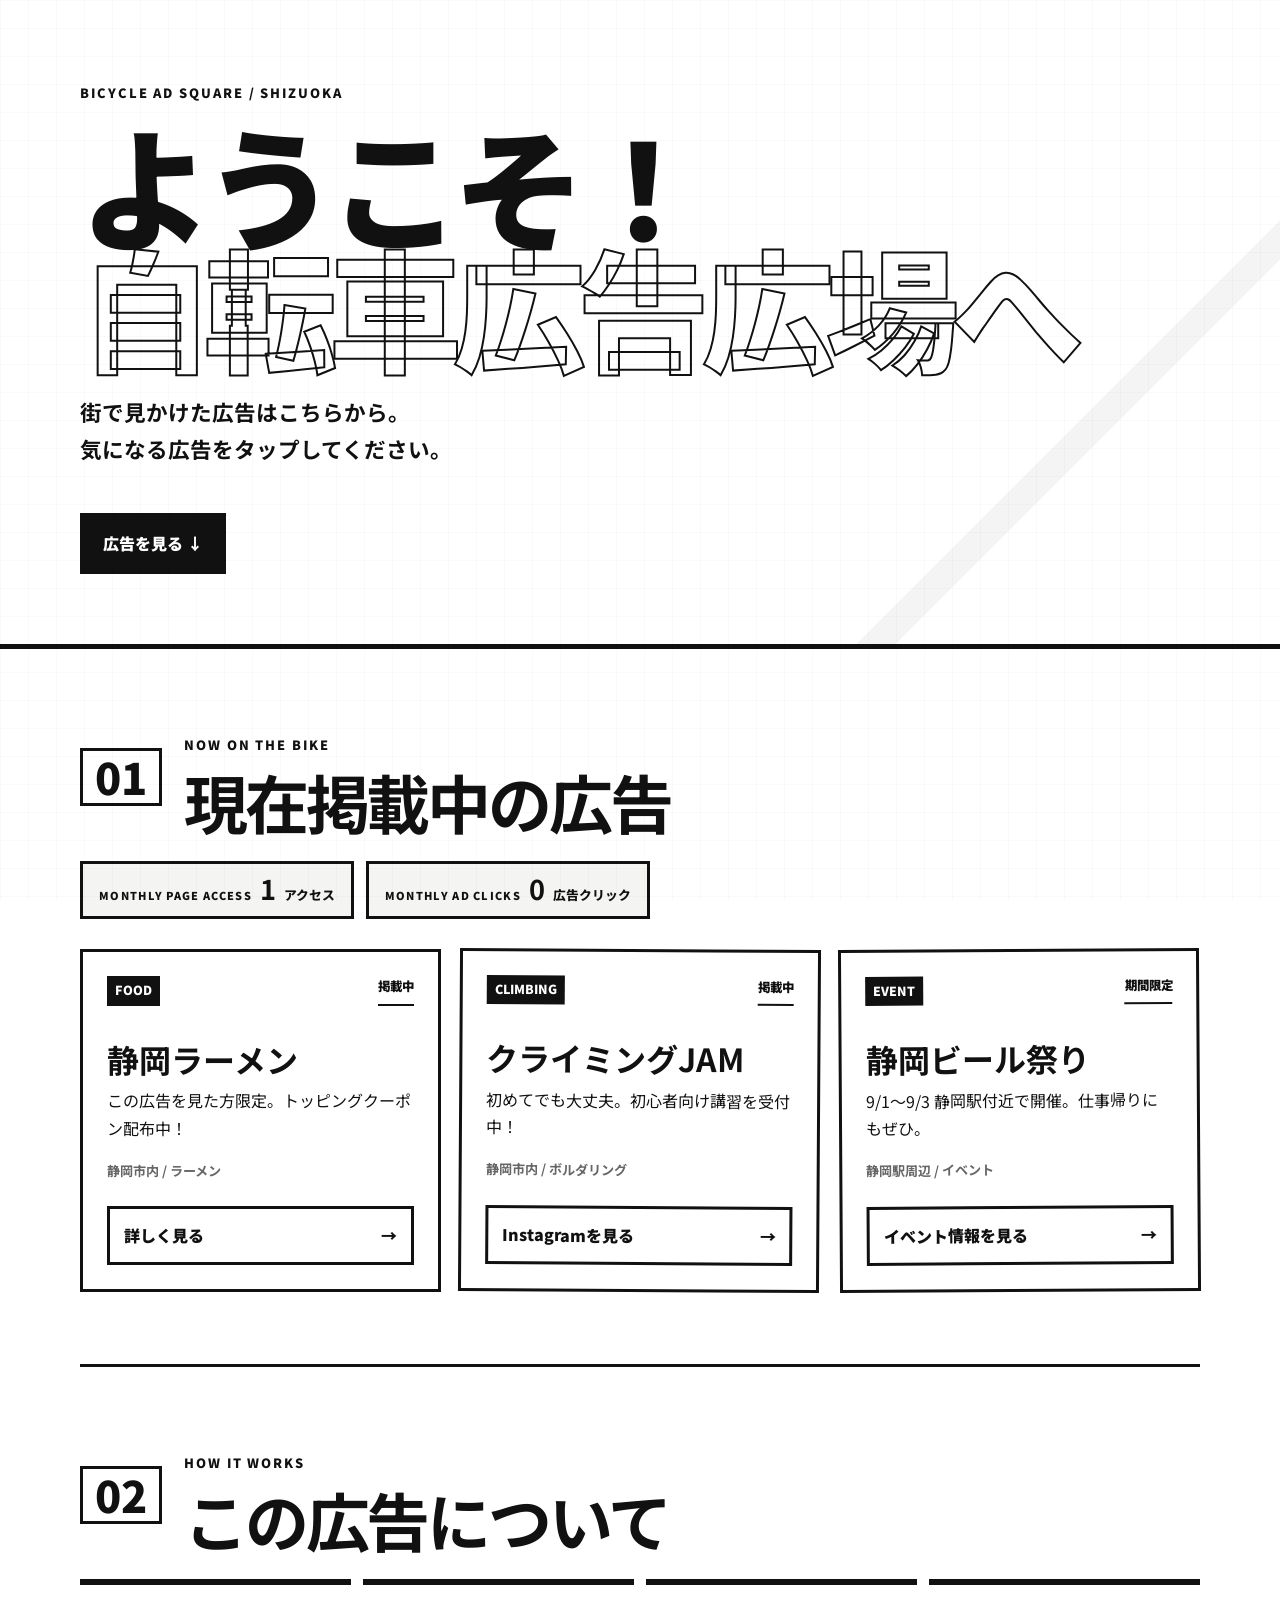
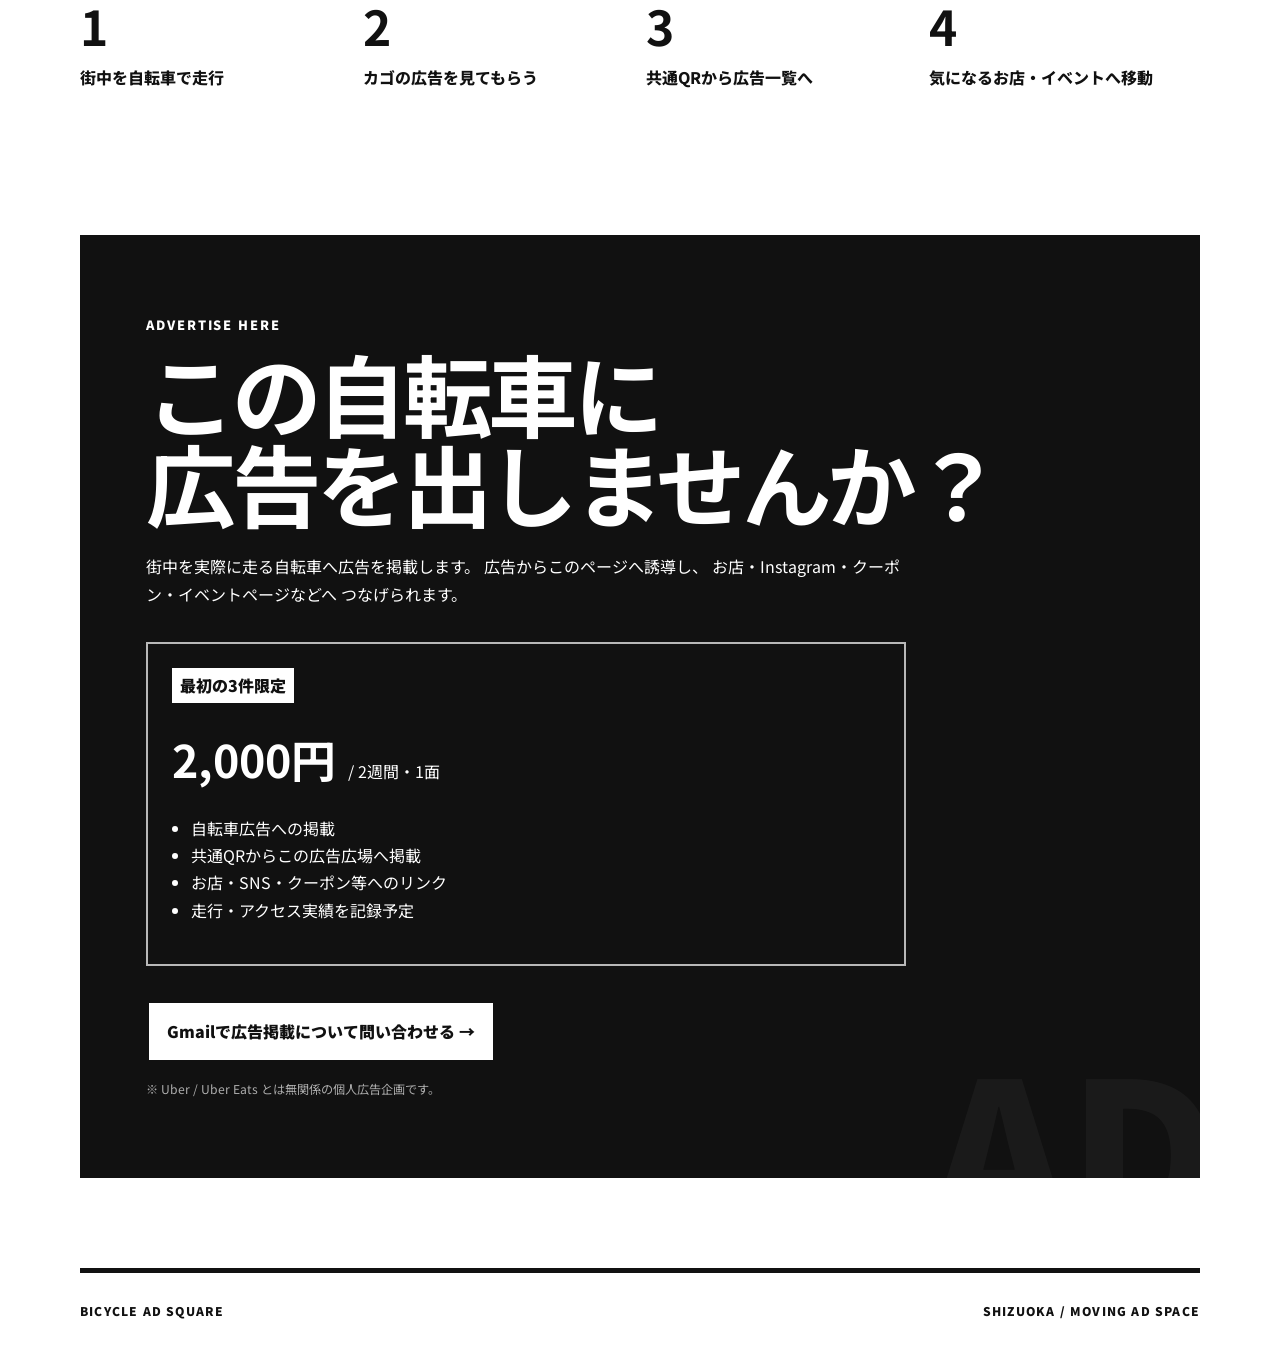
==== index.html @ dc77f4bc "fix index filename" ====
<!doctype html>
<html lang="ja">
<head>
  <meta charset="utf-8" />
  <meta name="viewport" content="width=device-width, initial-scale=1" />
  <meta name="theme-color" content="#ffffff" />
  <title>自転車広告広場</title>
  <meta name="description" content="街を走る自転車広告。気になる広告を選んで、お店・イベント・クーポン情報をチェックできます。" />

  <link rel="preconnect" href="https://fonts.googleapis.com">
  <link rel="preconnect" href="https://fonts.gstatic.com" crossorigin>

  <link
    href="https://fonts.googleapis.com/css2?family=Noto+Sans+JP:wght@400;600;700;900&display=swap"
    rel="stylesheet"
  >

  <link rel="stylesheet" href="styles.css" />
</head>

<body>

  <div class="grain"></div>

  <header class="hero">
    <div class="hero__inner">

      <div class="eyebrow">
        BICYCLE AD SQUARE / SHIZUOKA
      </div>

      <h1>
        ようこそ！<br>
        <span>自転車広告広場へ</span>
      </h1>

      <p class="lead">
        街で見かけた広告はこちらから。<br>
        気になる広告をタップしてください。
      </p>

      <a class="primary-cta" href="#ads">
        広告を見る ↓
      </a>

    </div>
  </header>

  <main>

    <!-- 現在掲載中の広告 -->
    <section class="section" id="ads">

      <div class="section__head">

        <span class="section__number">
          01
        </span>

        <div>
          <p class="kicker">
            NOW ON THE BIKE
          </p>

          <h2>
            現在掲載中の広告
          </h2>
        </div>

      </div>

      <!-- 今月のアクセス数 -->
      <div
        class="section-access"
        aria-label="アクセス状況"
      >

        <div>
          <span class="section-access__label">
            MONTHLY PAGE ACCESS
          </span>

          <strong id="pageViews">
            —
          </strong>

          <span>
            アクセス
          </span>
        </div>

        <div>
          <span class="section-access__label">
            MONTHLY AD CLICKS
          </span>

          <strong id="adClicks">
            —
          </strong>

          <span>
            広告クリック
          </span>
        </div>

      </div>

      <!-- 広告は ads-data.js から自動表示 -->
      <div
        class="ad-grid"
        id="adGrid"
      ></div>

    </section>


    <!-- 広告の仕組み -->
    <section class="section how">

      <div class="section__head">

        <span class="section__number">
          02
        </span>

        <div>
          <p class="kicker">
            HOW IT WORKS
          </p>

          <h2>
            この広告について
          </h2>
        </div>

      </div>

      <div class="steps">

        <div class="step">
          <strong>1</strong>
          <span>
            街中を自転車で走行
          </span>
        </div>

        <div class="step">
          <strong>2</strong>
          <span>
            カゴの広告を見てもらう
          </span>
        </div>

        <div class="step">
          <strong>3</strong>
          <span>
            共通QRから広告一覧へ
          </span>
        </div>

        <div class="step">
          <strong>4</strong>
          <span>
            気になるお店・イベントへ移動
          </span>
        </div>

      </div>

    </section>


    <!-- 広告募集 -->
    <section
      class="section advertise"
      id="advertise"
    >

      <div class="advertise__box">

        <p class="kicker">
          ADVERTISE HERE
        </p>

        <h2>
          この自転車に<br>
          広告を出しませんか？
        </h2>

        <p>
          街中を実際に走る自転車へ広告を掲載します。
          広告からこのページへ誘導し、
          お店・Instagram・クーポン・イベントページなどへ
          つなげられます。
        </p>

        <div class="plan">

          <span class="plan__label">
            最初の3件限定
          </span>

          <div class="plan__price">

            <strong>
              2,000円
            </strong>

            <span>
              / 2週間・1面
            </span>

          </div>

          <ul>
            <li>
              自転車広告への掲載
            </li>

            <li>
              共通QRからこの広告広場へ掲載
            </li>

            <li>
              お店・SNS・クーポン等へのリンク
            </li>

            <li>
              走行・アクセス実績を記録予定
            </li>
          </ul>

        </div>

        <a
          class="secondary-cta"
          id="gmailContact"
          href="#"
          target="_blank"
          rel="noopener"
        >
          Gmailで広告掲載について問い合わせる →
        </a>

        <p class="small">
          ※ Uber / Uber Eats とは無関係の個人広告企画です。
        </p>

      </div>

    </section>

  </main>

  <footer>

    <div>
      BICYCLE AD SQUARE
    </div>

    <div>
      SHIZUOKA / MOVING AD SPACE
    </div>

  </footer>

  <script src="site-config.js"></script>
  <script src="ads-data.js"></script>
  <script src="script.js"></script>

</body>
</html>
---- styles.css ----
:root {
  --bg: #ffffff;
  --panel: #f4f4f2;
  --ink: #111111;
  --soft: #e8e8e4;
  --muted: #666666;
  --white: #ffffff;
}

* {
  box-sizing: border-box;
}

html {
  scroll-behavior: smooth;
}

body {
  margin: 0;

  font-family:
    "Noto Sans JP",
    system-ui,
    sans-serif;

  color: var(--ink);
  background: var(--bg);
  line-height: 1.7;
}

body::before {
  content: "";

  position: fixed;
  inset: 0;

  pointer-events: none;

  background-image:
    linear-gradient(
      rgba(0,0,0,.018) 1px,
      transparent 1px
    ),
    linear-gradient(
      90deg,
      rgba(0,0,0,.018) 1px,
      transparent 1px
    );

  background-size: 28px 28px;
}

a {
  color: inherit;
}


/* =================================
   トップ
================================= */

.hero {
  min-height: 72vh;

  display: grid;
  align-items: end;

  border-bottom:
    5px solid var(--ink);

  background:
    linear-gradient(
      135deg,
      transparent 0 78%,
      rgba(0,0,0,.045) 78% 80%,
      transparent 80% 100%
    ),
    var(--bg);
}

.hero__inner {
  width:
    min(
      1120px,
      calc(100% - 34px)
    );

  margin: 0 auto;

  padding:
    82px 0 70px;
}

.eyebrow,
.kicker {
  font-weight: 900;
  letter-spacing: .15em;
  font-size: .8rem;
}

h1 {
  font-size:
    clamp(
      3.3rem,
      11vw,
      8.3rem
    );

  line-height: .92;
  letter-spacing: -.065em;

  margin:
    18px 0 28px;

  font-weight: 900;
}

h1 span {
  -webkit-text-stroke:
    2px var(--ink);

  color: transparent;
}

.lead {
  font-size:
    clamp(
      1rem,
      2vw,
      1.35rem
    );

  font-weight: 700;

  max-width: 680px;
}


/* =================================
   ボタン
================================= */

.primary-cta,
.secondary-cta,
.card-link {
  display: inline-flex;

  align-items: center;

  justify-content:
    space-between;

  gap: 20px;

  border:
    3px solid var(--ink);

  text-decoration: none;

  font-weight: 900;

  transition:
    transform .15s ease,
    background .15s ease,
    color .15s ease;
}

.primary-cta {
  margin-top: 24px;

  padding:
    14px 20px;

  background: var(--ink);

  color: var(--white);
}

.primary-cta:hover,
.secondary-cta:hover,
.card-link:hover {
  transform:
    translate(-3px,-3px);

  box-shadow:
    6px 6px 0 var(--ink);
}


/* =================================
   セクション
================================= */

.section {
  width:
    min(
      1120px,
      calc(100% - 34px)
    );

  margin:
    0 auto;

  padding:
    72px 0;
}

.section__head {
  display: flex;

  gap: 22px;

  align-items: center;

  margin-bottom: 28px;
}

.section__number {
  font-size: 2.7rem;

  font-weight: 900;

  border:
    3px solid var(--ink);

  padding:
    0 12px;

  line-height: 1.2;
}

.section h2 {
  font-size:
    clamp(
      2rem,
      5vw,
      4.4rem
    );

  line-height: 1;

  letter-spacing: -.05em;

  margin:
    2px 0 0;
}


/* =================================
   アクセス数
================================= */

.section-access {
  display: flex;

  gap: 12px;

  margin:
    0 0 30px;

  flex-wrap: wrap;
}

.section-access > div {
  border:
    3px solid var(--ink);

  background:
    var(--panel);

  padding:
    11px 16px;

  display: flex;

  align-items: baseline;

  gap: 8px;
}

.section-access__label {
  font-size: .68rem;

  font-weight: 900;

  letter-spacing: .12em;
}

.section-access strong {
  font-size: 1.7rem;

  line-height: 1;
}

.section-access
div > span:last-child {
  font-size: .8rem;

  font-weight: 800;
}


/* =================================
   広告カード
================================= */

.ad-grid {
  display: grid;

  grid-template-columns:
    repeat(3, 1fr);

  gap: 18px;
}

.ad-card {
  border:
    3px solid var(--ink);

  padding: 24px;

  min-height: 330px;

  display: flex;

  flex-direction: column;

  background:
    var(--white);
}

.ad-card:nth-child(2) {
  transform:
    rotate(.35deg);
}

.ad-card:nth-child(3) {
  transform:
    rotate(-.35deg);
}

.ad-card__topline {
  display: flex;

  justify-content:
    space-between;

  gap: 10px;

  font-size: .78rem;

  font-weight: 900;
}

.tag {
  background:
    var(--ink);

  color:
    var(--white);

  padding:
    4px 8px;
}

.status {
  border-bottom:
    2px solid var(--ink);
}

.ad-card h3 {
  font-size: 2rem;

  line-height: 1.15;

  margin:
    35px 0 10px;
}

.ad-card p {
  margin:
    0 0 18px;
}

.meta {
  font-size: .82rem;

  font-weight: 700;

  color:
    var(--muted);

  margin-bottom: 24px;
}

.card-link {
  margin-top: auto;

  padding:
    13px 14px;

  background:
    var(--white);
}


/* =================================
   広告の仕組み
================================= */

.how {
  border-top:
    3px solid var(--ink);
}

.steps {
  display: grid;

  grid-template-columns:
    repeat(4, 1fr);

  gap: 12px;
}

.step {
  border-top:
    6px solid var(--ink);

  padding-top: 16px;

  font-weight: 800;
}

.step strong {
  display: block;

  font-size: 3rem;

  line-height: 1;

  margin-bottom: 15px;
}


/* =================================
   広告募集
================================= */

.advertise {
  padding-bottom: 90px;
}

.advertise__box {
  background:
    var(--ink);

  color:
    var(--white);

  padding:
    clamp(
      28px,
      6vw,
      66px
    );

  position: relative;

  overflow: hidden;
}

.advertise__box::after {
  content: "AD";

  position: absolute;

  right: -20px;

  bottom: -70px;

  font-size: 13rem;

  font-weight: 900;

  color:
    rgba(
      255,
      255,
      255,
      .04
    );

  line-height: 1;
}

.advertise__box h2 {
  font-size:
    clamp(
      2.7rem,
      7vw,
      6.2rem
    );

  margin:
    10px 0 26px;
}

.advertise__box > p {
  max-width: 760px;
}

.plan {
  border:
    2px solid
    rgba(
      255,
      255,
      255,
      .7
    );

  padding: 24px;

  margin:
    34px 0;

  max-width: 760px;
}

.plan__label {
  display: inline-block;

  background:
    var(--white);

  color:
    var(--ink);

  padding:
    4px 8px;

  font-weight: 900;
}

.plan__price {
  display: flex;

  gap: 12px;

  align-items: baseline;

  flex-wrap: wrap;

  margin:
    18px 0;
}

.plan__price strong {
  font-size: 2.8rem;
}

.plan ul {
  padding-left: 1.2rem;
}

.secondary-cta {
  padding:
    15px 18px;

  background:
    var(--white);

  color:
    var(--ink);

  position: relative;

  z-index: 1;
}

.small {
  font-size: .76rem;

  opacity: .65;

  margin-top: 16px;
}


/* =================================
   フッター
================================= */

footer {
  border-top:
    5px solid var(--ink);

  width:
    min(
      1120px,
      calc(100% - 34px)
    );

  margin:
    0 auto;

  padding:
    28px 0 45px;

  display: flex;

  justify-content:
    space-between;

  font-size: .75rem;

  font-weight: 900;

  letter-spacing: .1em;
}


/* =================================
   スマホ
================================= */

@media (max-width: 820px) {

  .hero {
    min-height: 64vh;
  }

  .ad-grid,
  .steps {
    grid-template-columns:
      1fr;
  }

  .ad-card {
    min-height: auto;
  }

  .ad-card:nth-child(2),
  .ad-card:nth-child(3) {
    transform: none;
  }

  .section {
    padding:
      54px 0;
  }

  .section-access {
    display: grid;

    grid-template-columns:
      1fr 1fr;
  }

  footer {
    gap: 12px;

    flex-direction:
      column;
  }

}

@media (max-width: 520px) {

  .section-access {
    grid-template-columns:
      1fr;
  }

}
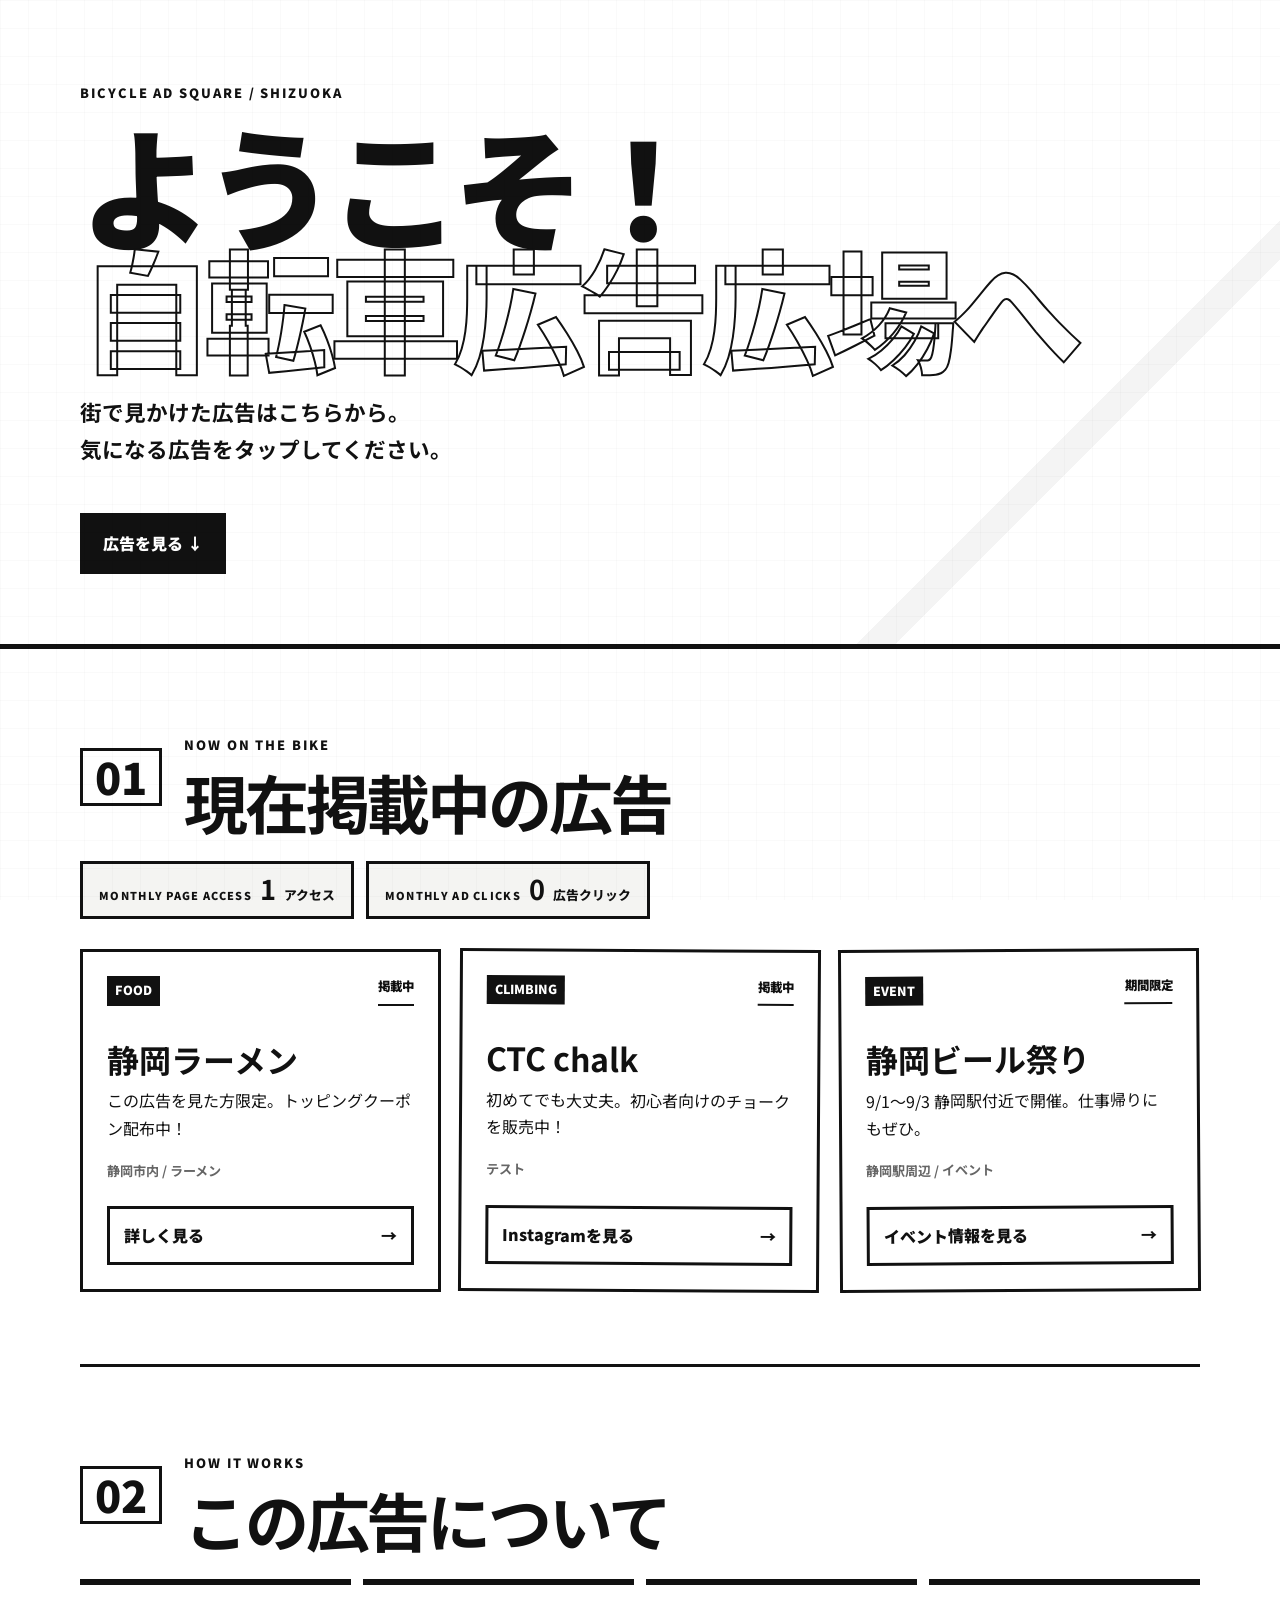
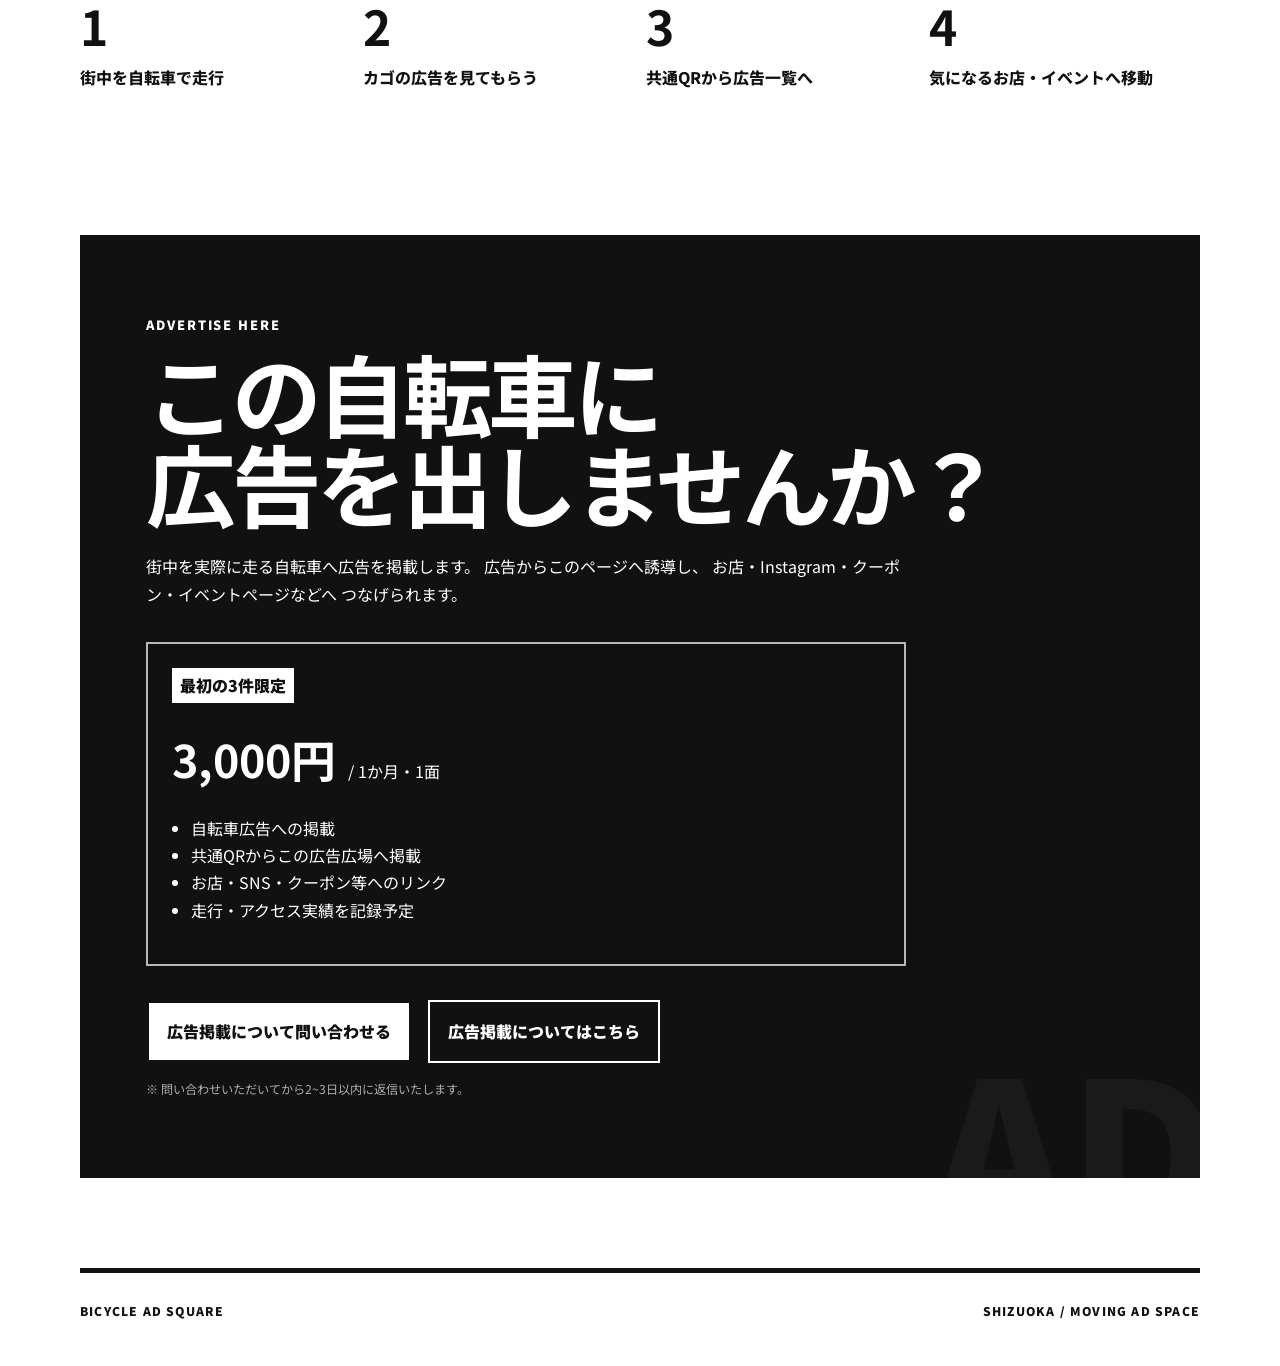
==== commit e0362863: "サイト更新" ====
--- a/index.html
+++ b/index.html
@@ -203,11 +203,11 @@
           <div class="plan__price">
 
             <strong>
-              2,000円
+              3,000円
             </strong>
 
             <span>
-              / 2週間・1面
+              / 1か月・1面
             </span>
 
           </div>
@@ -232,18 +232,29 @@
 
         </div>
 
-        <a
-          class="secondary-cta"
-          id="gmailContact"
-          href="#"
-          target="_blank"
-          rel="noopener"
-        >
-          Gmailで広告掲載について問い合わせる →
-        </a>
+       <div class="advertise-actions">
+
+  <a
+    class="secondary-cta"
+    id="gmailContact"
+    href="#"
+    target="_blank"
+    rel="noopener"
+  >
+    広告掲載について問い合わせる 
+  </a>
+
+  <a
+    class="secondary-cta secondary-cta--outline"
+    href="advertise-guide.html"
+  >
+    広告掲載についてはこちら 
+  </a>
+
+</div>
 
         <p class="small">
-          ※ Uber / Uber Eats とは無関係の個人広告企画です。
+          ※ 問い合わせいただいてから2~3日以内に返信いたします。
         </p>
 
       </div>
--- a/styles.css
+++ b/styles.css
@@ -673,4 +673,409 @@
       1fr;
   }
 
+}
+
+/* =========================
+   広告募集ボタン
+========================= */
+
+.advertise-actions {
+  display: flex;
+  gap: 16px;
+  flex-wrap: wrap;
+  margin-top: 30px;
+}
+
+.advertise-actions .secondary-cta {
+  margin-top: 0;
+}
+
+/* 詳細を見るボタン */
+.secondary-cta--outline {
+  background: transparent;
+  color: #fff;
+  border: 2px solid #fff;
+}
+
+.secondary-cta--outline:hover {
+  background: #fff;
+  color: #111;
+}
+
+
+/* スマホ */
+@media (max-width: 700px) {
+
+  .advertise-actions {
+    flex-direction: column;
+  }
+
+  .advertise-actions .secondary-cta {
+    width: 100%;
+    box-sizing: border-box;
+    text-align: center;
+  }
+
+}
+
+
+/* =========================================
+   広告掲載案内ページ
+========================================= */
+
+.guide-inner {
+  width: min(1120px, calc(100% - 48px));
+  margin: 0 auto;
+}
+
+
+/* ヒーロー */
+
+.guide-hero {
+  padding: 90px 0 80px;
+  border-bottom: 4px solid #111;
+}
+
+.guide-back {
+  display: inline-block;
+  margin-bottom: 70px;
+  color: #111;
+  text-decoration: none;
+  font-weight: 700;
+}
+
+.guide-hero h1 {
+  margin: 10px 0 20px;
+  font-size: clamp(48px, 8vw, 110px);
+  line-height: 1;
+  font-weight: 900;
+  letter-spacing: -0.05em;
+}
+
+.guide-lead {
+  font-size: 18px;
+  line-height: 1.8;
+  font-weight: 600;
+}
+
+
+/* セクション */
+
+.guide-section {
+  padding: 100px 0;
+  border-bottom: 3px solid #111;
+}
+
+.guide-section h2 {
+  margin: 8px 0 60px;
+  font-size: clamp(38px, 5vw, 68px);
+  line-height: 1.1;
+}
+
+
+/* フロー */
+
+.flow-chart {
+  max-width: 850px;
+}
+
+.flow-item {
+  display: grid;
+  grid-template-columns: 110px 1fr;
+  border: 3px solid #111;
+  min-height: 190px;
+}
+
+.flow-number {
+  display: flex;
+  justify-content: center;
+  align-items: flex-start;
+  padding-top: 30px;
+  border-right: 3px solid #111;
+  font-size: 42px;
+  font-weight: 900;
+}
+
+.flow-content {
+  padding: 30px 40px 35px;
+}
+
+.flow-en {
+  display: block;
+  margin-bottom: 7px;
+  font-size: 12px;
+  font-weight: 900;
+  letter-spacing: .15em;
+}
+
+.flow-content h3 {
+  margin: 0 0 14px;
+  font-size: 28px;
+}
+
+.flow-content p {
+  margin: 0;
+  line-height: 1.9;
+  font-weight: 600;
+}
+
+.flow-cost {
+  display: inline-block;
+  margin-top: 20px !important;
+  padding: 8px 12px;
+  background: #111;
+  color: #fff;
+  font-size: 13px;
+}
+
+.flow-arrow {
+  height: 70px;
+  display: flex;
+  justify-content: center;
+  align-items: center;
+  font-size: 32px;
+  font-weight: 900;
+}
+
+
+/* 黒いフロー */
+
+.flow-item--black {
+  background: #111;
+  color: #fff;
+}
+
+.flow-item--black .flow-number {
+  border-color: #fff;
+}
+
+
+/* 自転車 */
+
+.bike-visual {
+  display: flex;
+  align-items: center;
+  gap: 20px;
+  margin-top: 30px;
+  font-size: 35px;
+}
+
+.bike-line {
+  flex: 1;
+  border-top: 3px solid #fff;
+}
+
+
+/* QR導線 */
+
+.qr-flow {
+  display: flex;
+  align-items: center;
+  gap: 12px;
+  margin-top: 30px;
+  flex-wrap: wrap;
+}
+
+.qr-flow div {
+  padding: 12px 16px;
+  border: 2px solid #111;
+  font-weight: 900;
+}
+
+.qr-flow span {
+  font-weight: 900;
+}
+
+
+/* レポート */
+
+.report-demo {
+  display: grid;
+  grid-template-columns: repeat(3, 1fr);
+  margin-top: 30px;
+  border: 2px solid #111;
+}
+
+.report-demo div {
+  padding: 20px;
+  border-right: 2px solid #111;
+}
+
+.report-demo div:last-child {
+  border-right: none;
+}
+
+.report-demo span {
+  display: block;
+  font-size: 10px;
+  font-weight: 900;
+  letter-spacing: .1em;
+}
+
+.report-demo strong {
+  display: block;
+  margin-top: 8px;
+  font-size: 35px;
+}
+
+
+/* 黒背景 */
+
+.guide-section--black {
+  background: #111;
+  color: #fff;
+}
+
+
+/* 準備するもの */
+
+.prepare-grid {
+  display: grid;
+  grid-template-columns: repeat(3, 1fr);
+  border-top: 2px solid #fff;
+  border-left: 2px solid #fff;
+}
+
+.prepare-item {
+  min-height: 150px;
+  padding: 25px;
+  border-right: 2px solid #fff;
+  border-bottom: 2px solid #fff;
+}
+
+.prepare-item span {
+  display: block;
+  margin-bottom: 25px;
+  font-size: 13px;
+  font-weight: 900;
+}
+
+.prepare-item strong {
+  font-size: 20px;
+}
+
+
+/* 料金 */
+
+.guide-price {
+  max-width: 650px;
+  padding: 35px;
+  border: 3px solid #111;
+}
+
+.guide-price__number {
+  margin: 25px 0;
+}
+
+.guide-price__number strong {
+  font-size: clamp(44px, 7vw, 72px);
+  line-height: 1;
+}
+
+.guide-price__number span {
+  font-weight: 700;
+}
+
+.guide-price ul {
+  line-height: 2;
+  font-weight: 600;
+}
+
+.guide-note {
+  margin-top: 25px;
+  font-size: 14px;
+  font-weight: 700;
+}
+
+
+/* 最終問い合わせ */
+
+.guide-contact {
+  padding: 100px 0;
+  background: #111;
+  color: #fff;
+}
+
+.guide-contact h2 {
+  margin: 10px 0 20px;
+  font-size: clamp(38px, 6vw, 70px);
+}
+
+.guide-contact p {
+  line-height: 1.8;
+}
+
+.guide-contact-button {
+  display: inline-block;
+  margin-top: 35px;
+  padding: 20px 28px;
+  background: #fff;
+  color: #111;
+  text-decoration: none;
+  font-weight: 900;
+}
+
+
+/* =========================
+   スマホ
+========================= */
+
+@media (max-width: 700px) {
+
+  .guide-inner {
+    width: min(100% - 30px, 1120px);
+  }
+
+  .guide-hero {
+    padding: 50px 0;
+  }
+
+  .guide-back {
+    margin-bottom: 45px;
+  }
+
+  .guide-section {
+    padding: 70px 0;
+  }
+
+  .flow-item {
+    grid-template-columns: 70px 1fr;
+  }
+
+  .flow-number {
+    font-size: 26px;
+    padding-top: 25px;
+  }
+
+  .flow-content {
+    padding: 25px 20px;
+  }
+
+  .flow-content h3 {
+    font-size: 22px;
+  }
+
+  .qr-flow {
+    flex-direction: column;
+    align-items: stretch;
+    text-align: center;
+  }
+
+  .report-demo {
+    grid-template-columns: 1fr;
+  }
+
+  .report-demo div {
+    border-right: none;
+    border-bottom: 2px solid #111;
+  }
+
+  .report-demo div:last-child {
+    border-bottom: none;
+  }
+
+  .prepare-grid {
+    grid-template-columns: 1fr;
+  }
+
 }
